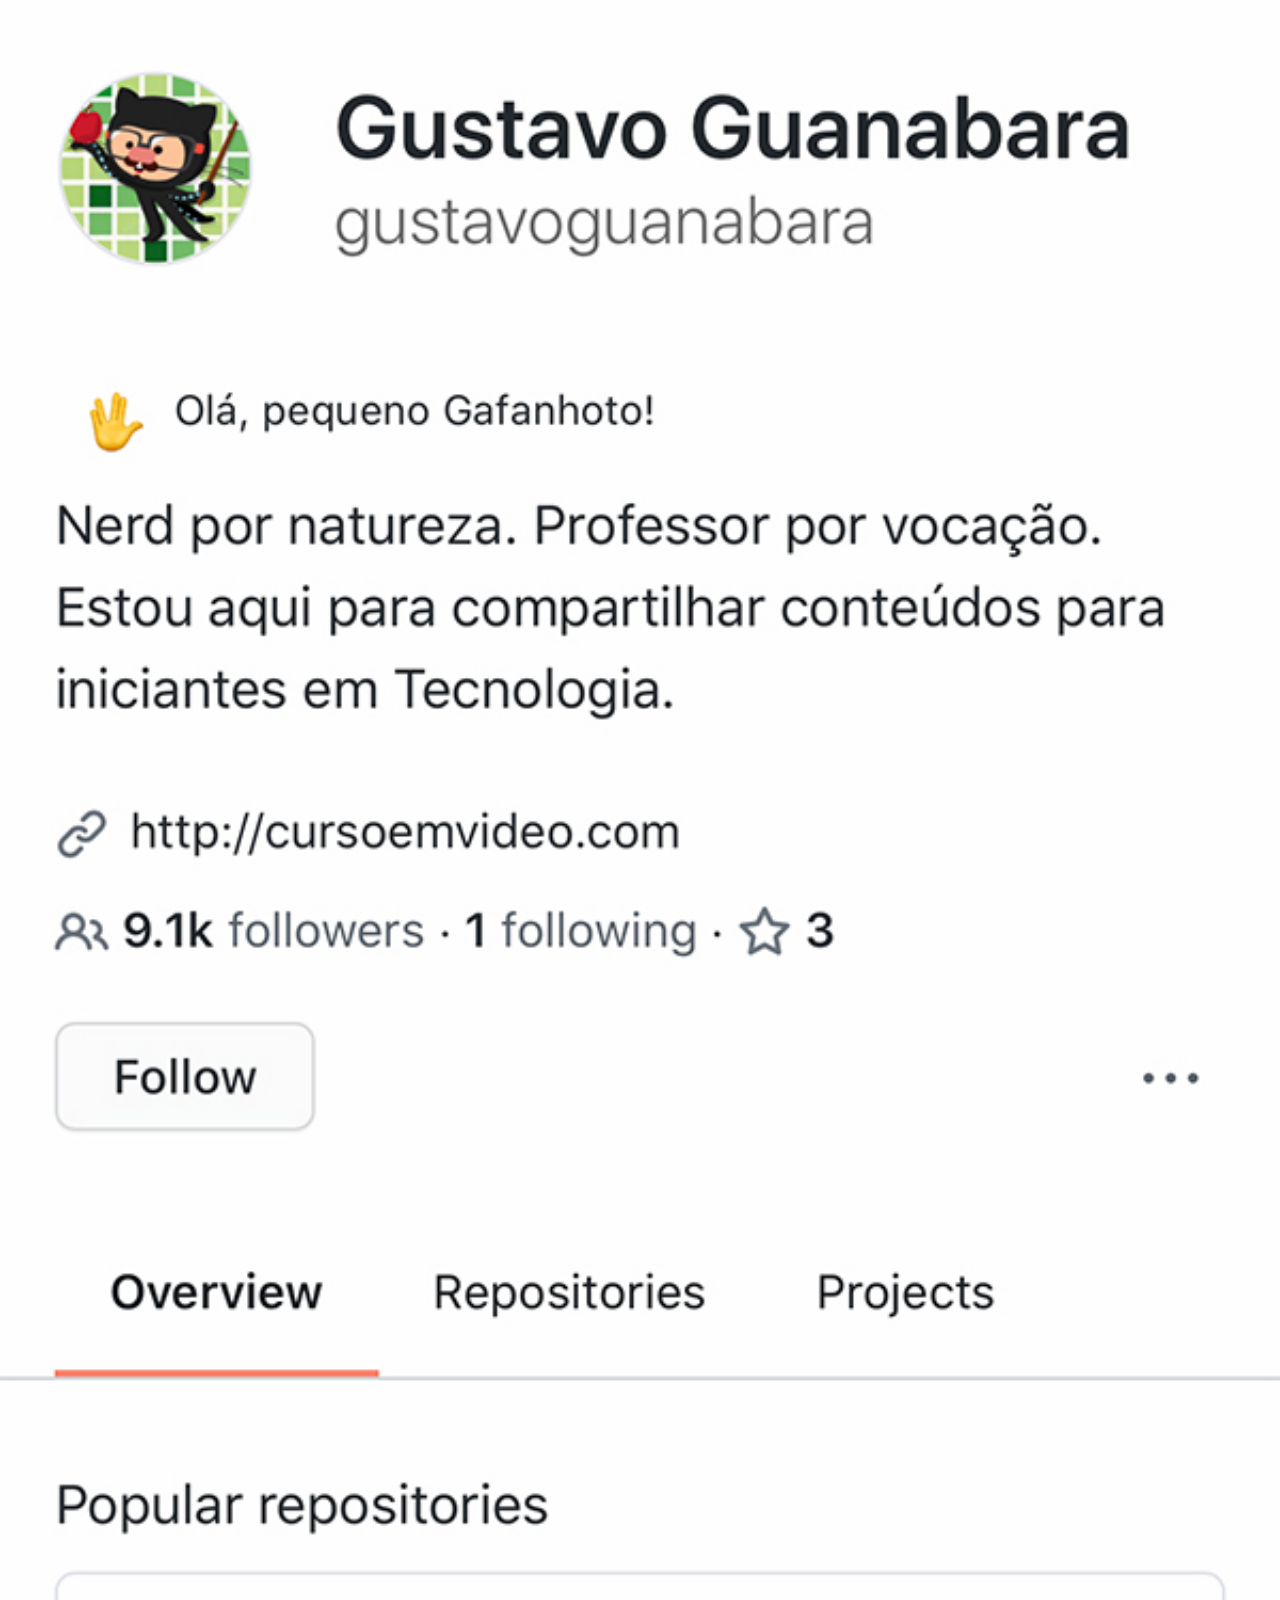
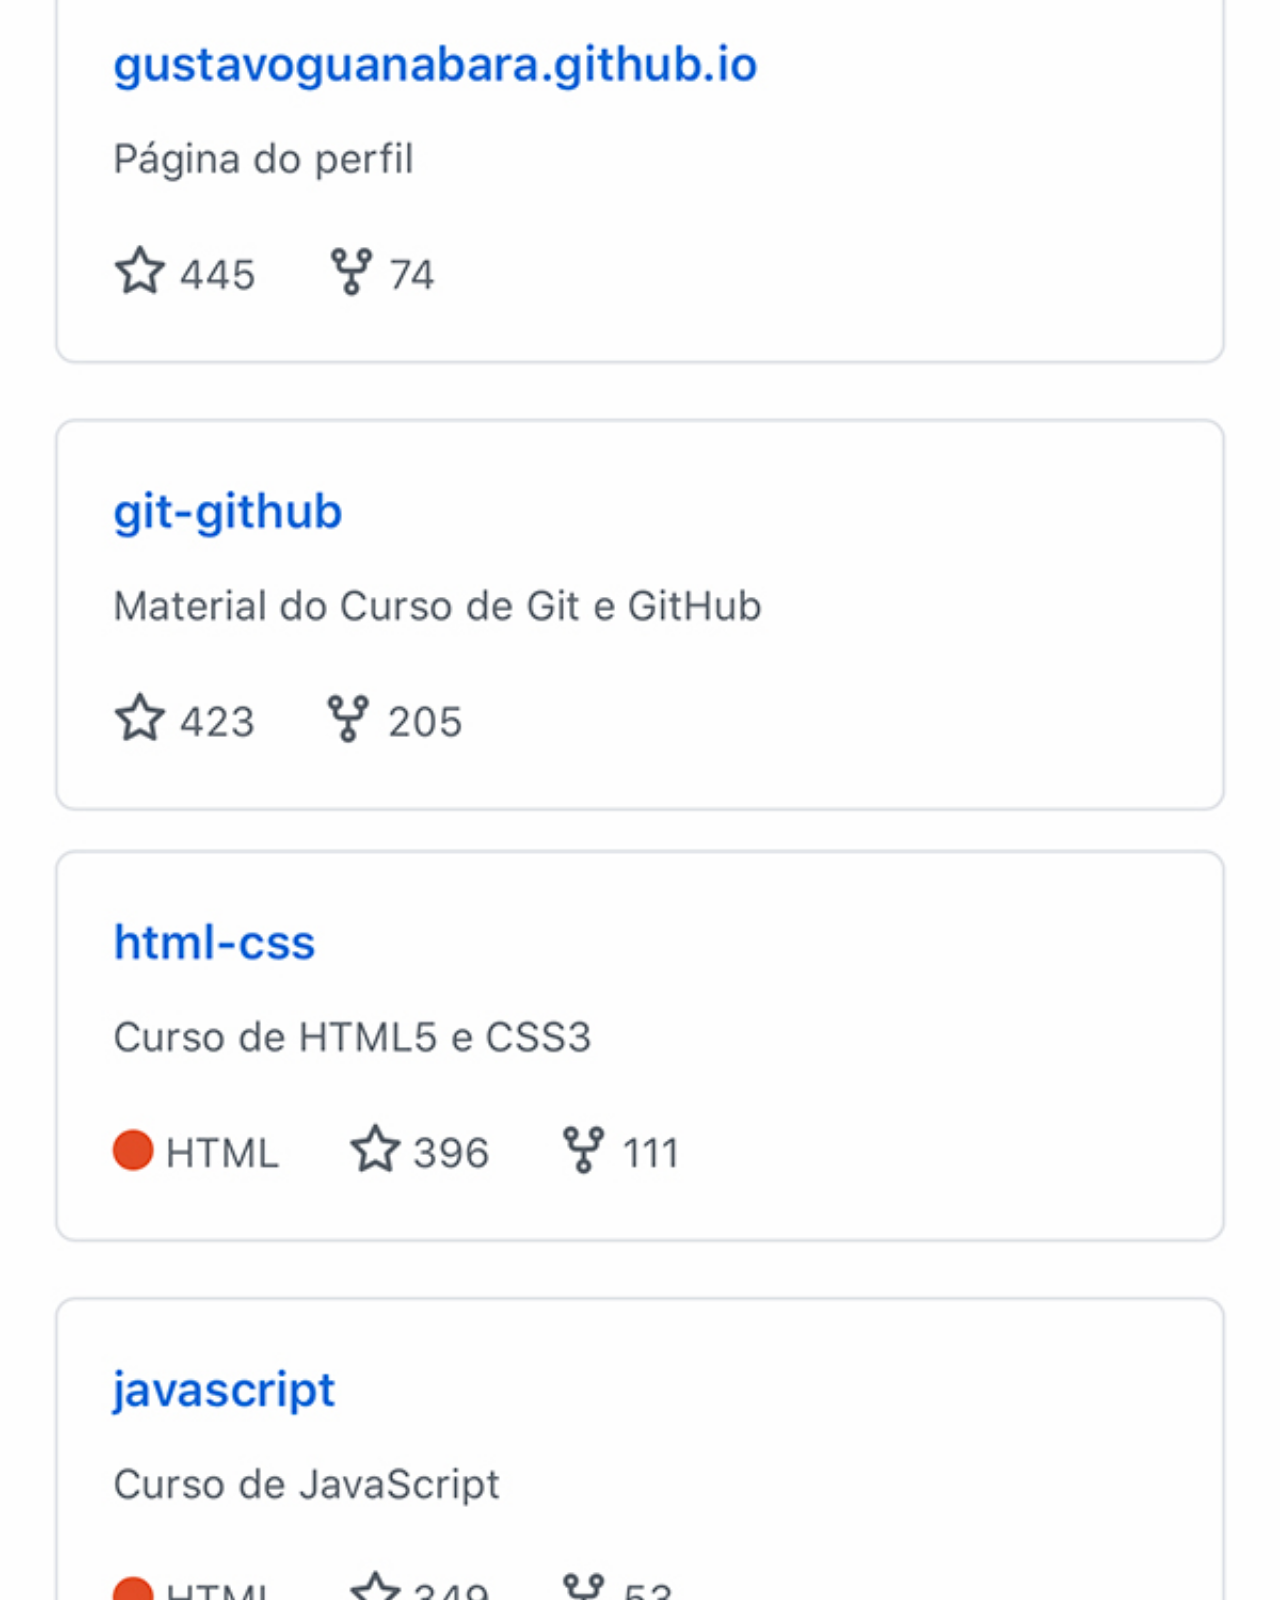
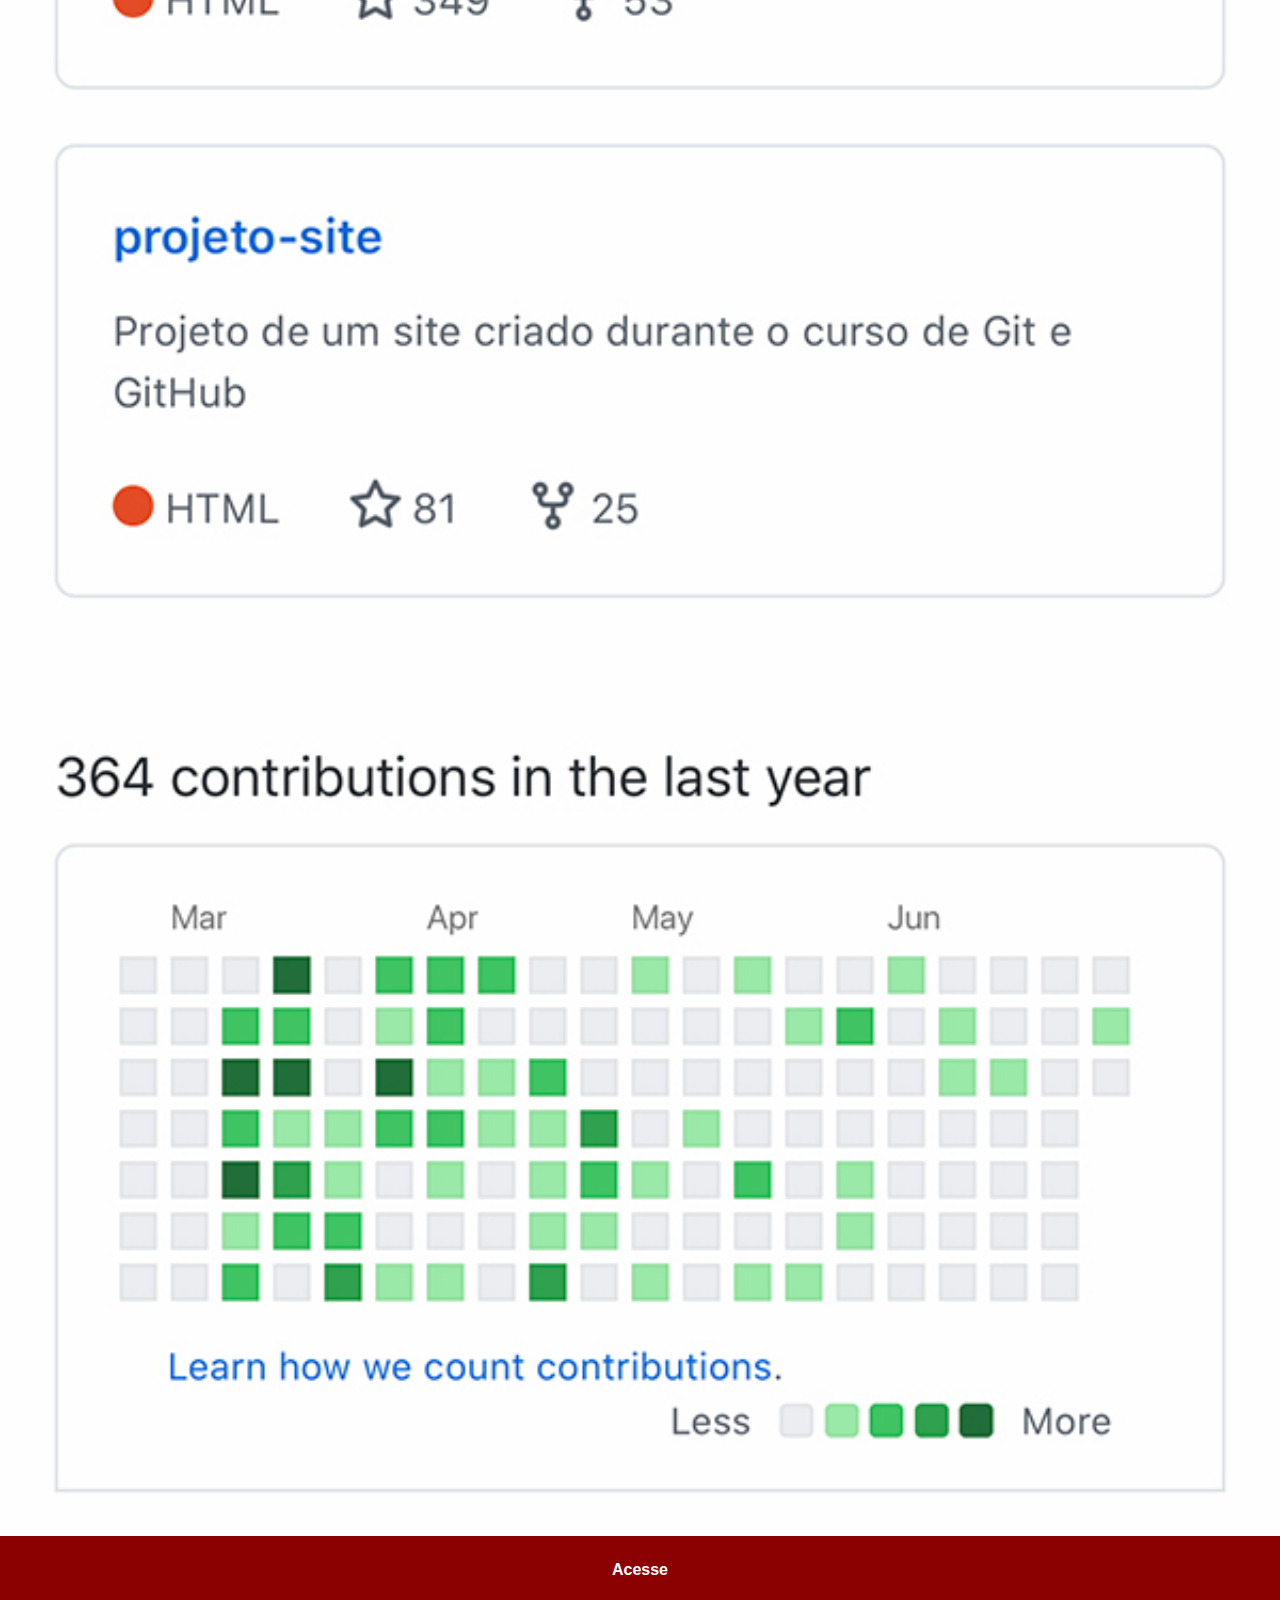
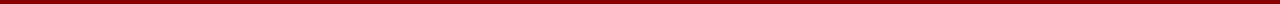
==== github.html @ 546f5ce7 "links" ====
<!DOCTYPE html>
<html lang="pr-br">
<head>
    <meta charset="UTF-8">
    <meta http-equiv="X-UA-Compatible" content="IE=edge">
    <meta name="viewport" content="width=device-width, initial-scale=1.0">
    <title>Github</title>
    <link rel="stylesheet" href="estilo/social.css">
</head>
<body>
    <img src="pacote-d013/imagens/tela-github.jpg" alt="Github">
    <a href="https://github.com/luishonoriocarvalho" target="_blank">Acesse</a>
    
</body>
</html>
---- estilo/social.css ----
@charset "UTF-8";

* {
    margin: 0px;
    padding: 0px;
    font-family: Arial, Helvetica, sans-serif;
}
::-webkit-scrollbar{
    width: 0px;
    height: 0px;
}

img{
    width: 100vw; 
           
    
    
}

a {
    display: block;
    background-color: darkred;
    padding: 25px;            
    text-align: center;
    font-weight: bolder;
    text-decoration: none;
    color: white;            
}

a:hover {
    background-color: red;
}
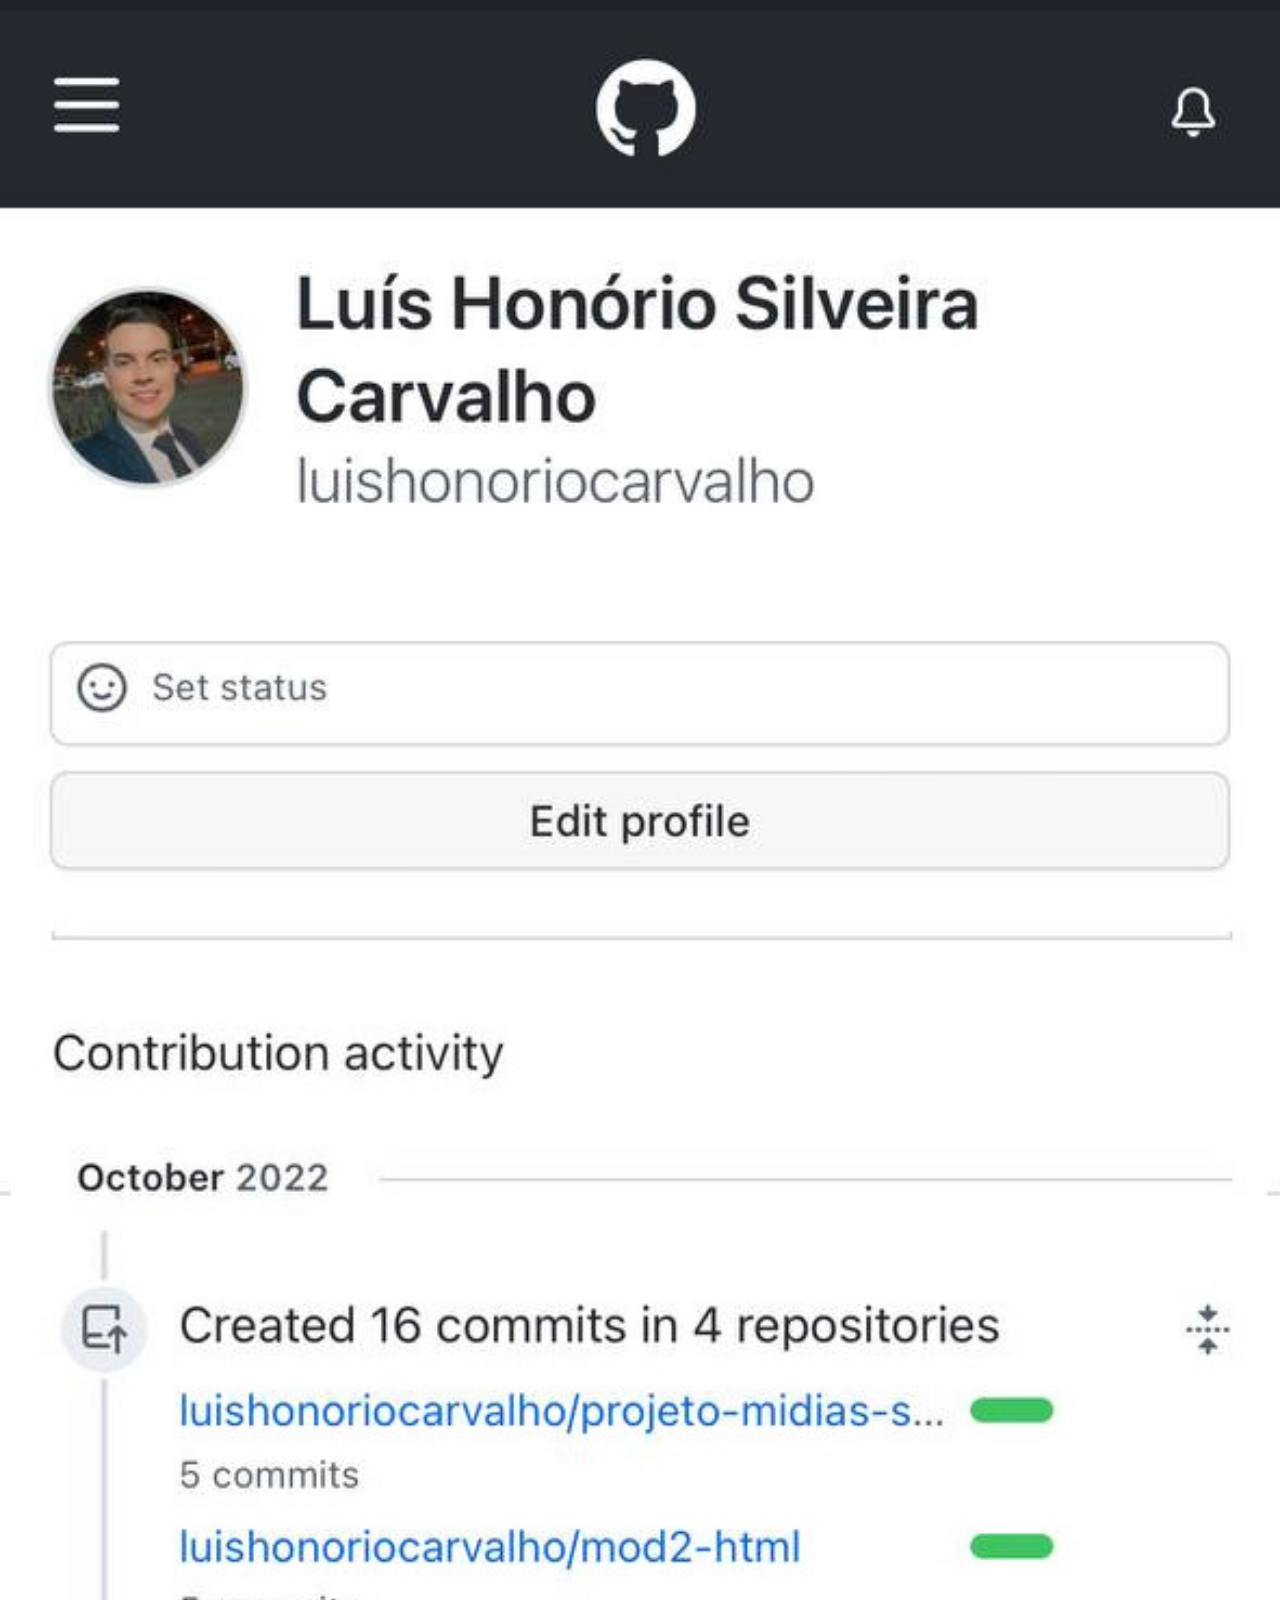
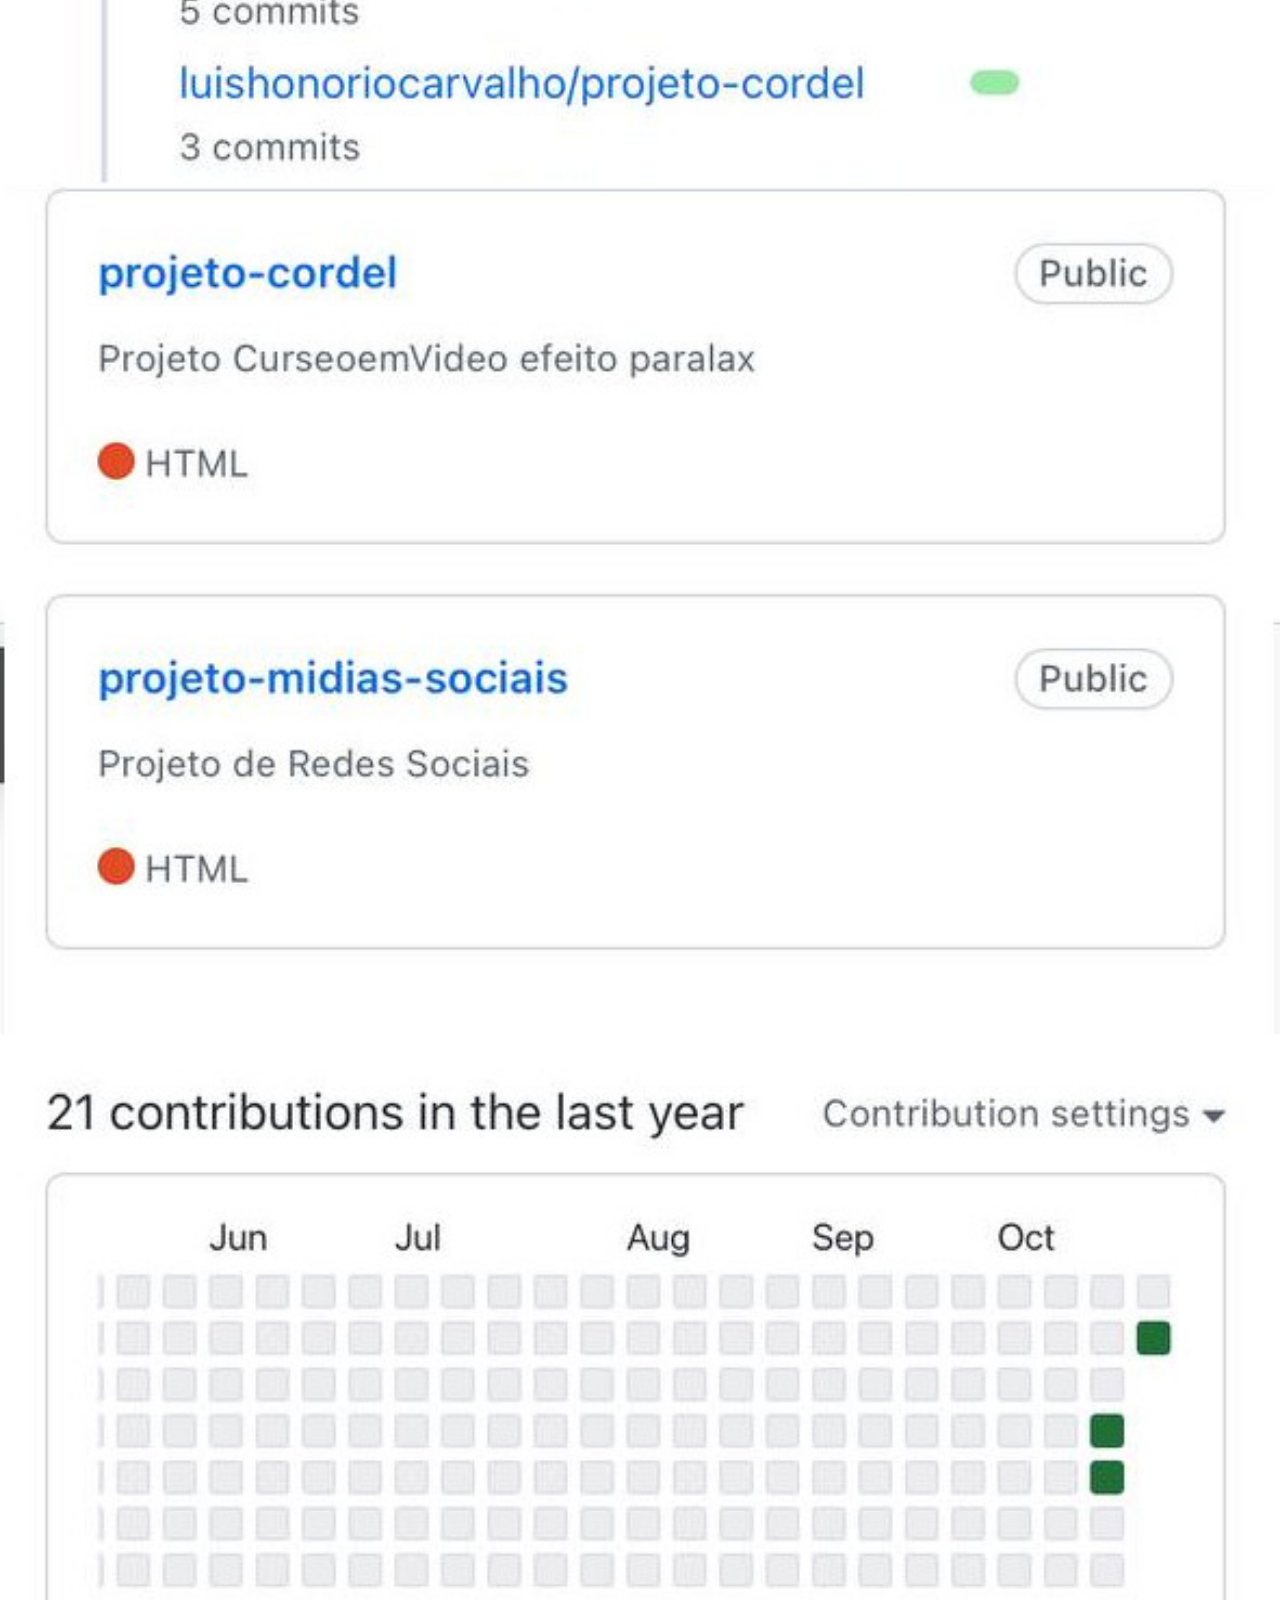
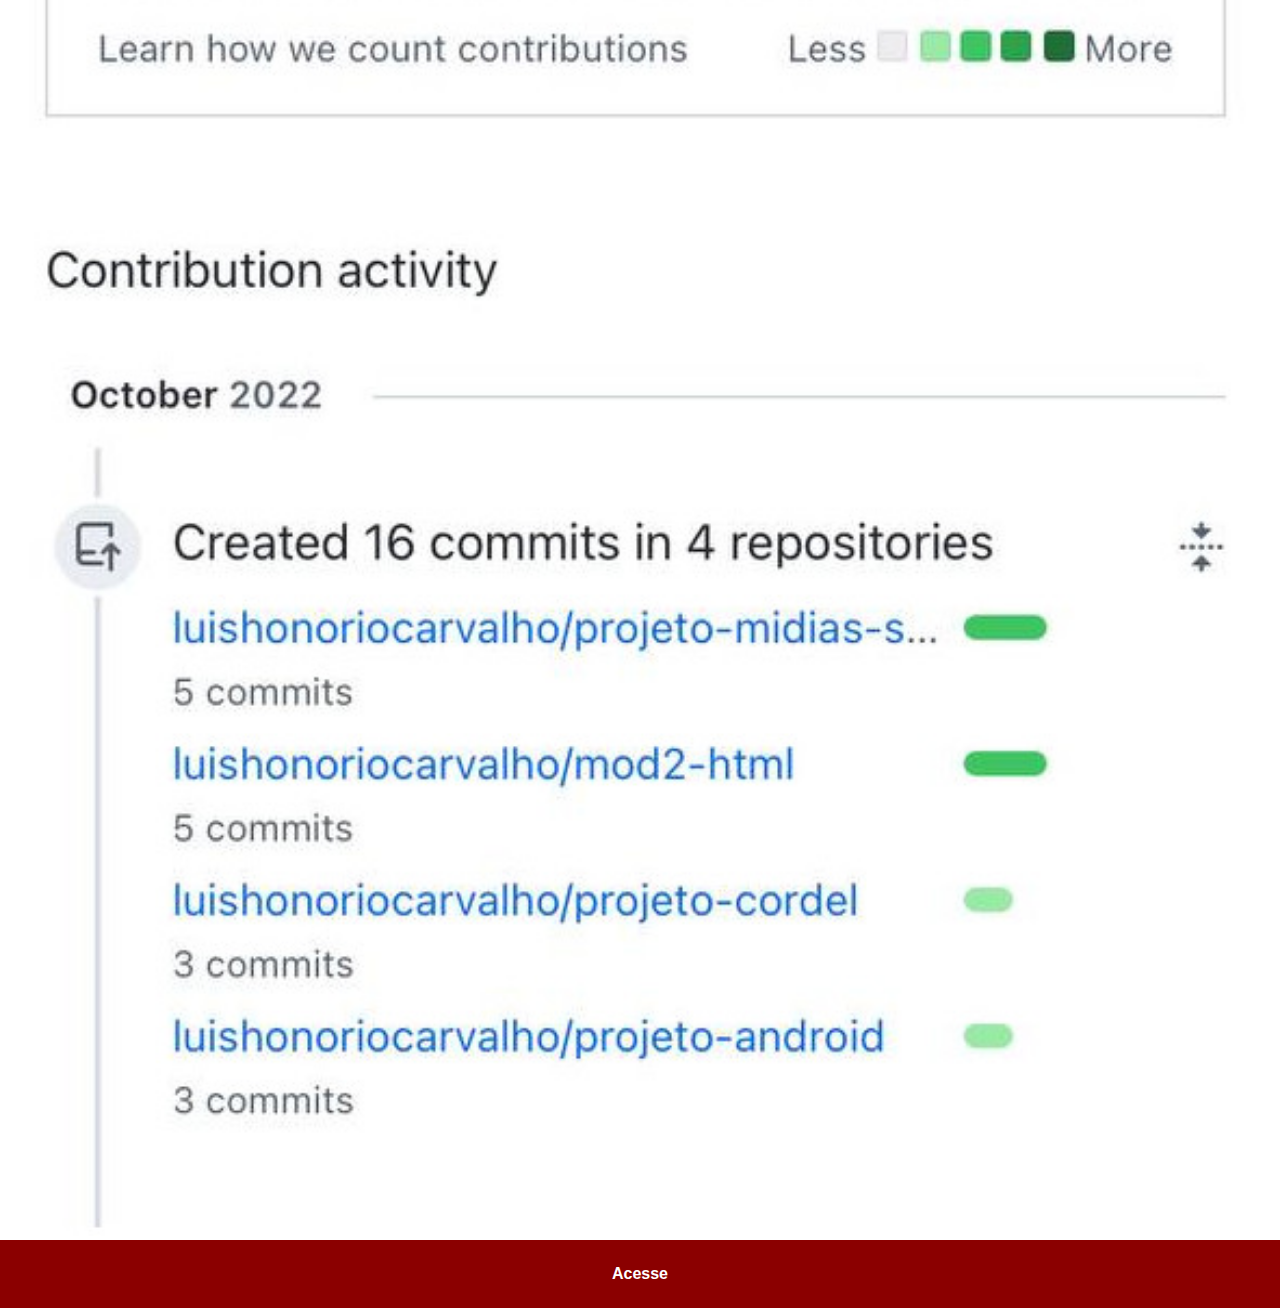
==== commit 942f612c: "finalizado" ====
--- a/github.html
+++ b/github.html
@@ -8,7 +8,7 @@
     <link rel="stylesheet" href="estilo/social.css">
 </head>
 <body>
-    <img src="pacote-d013/imagens/tela-github.jpg" alt="Github">
+    <img src="imagens/github.jpg" alt="Github">
     <a href="https://github.com/luishonoriocarvalho" target="_blank">Acesse</a>
     
 </body>
